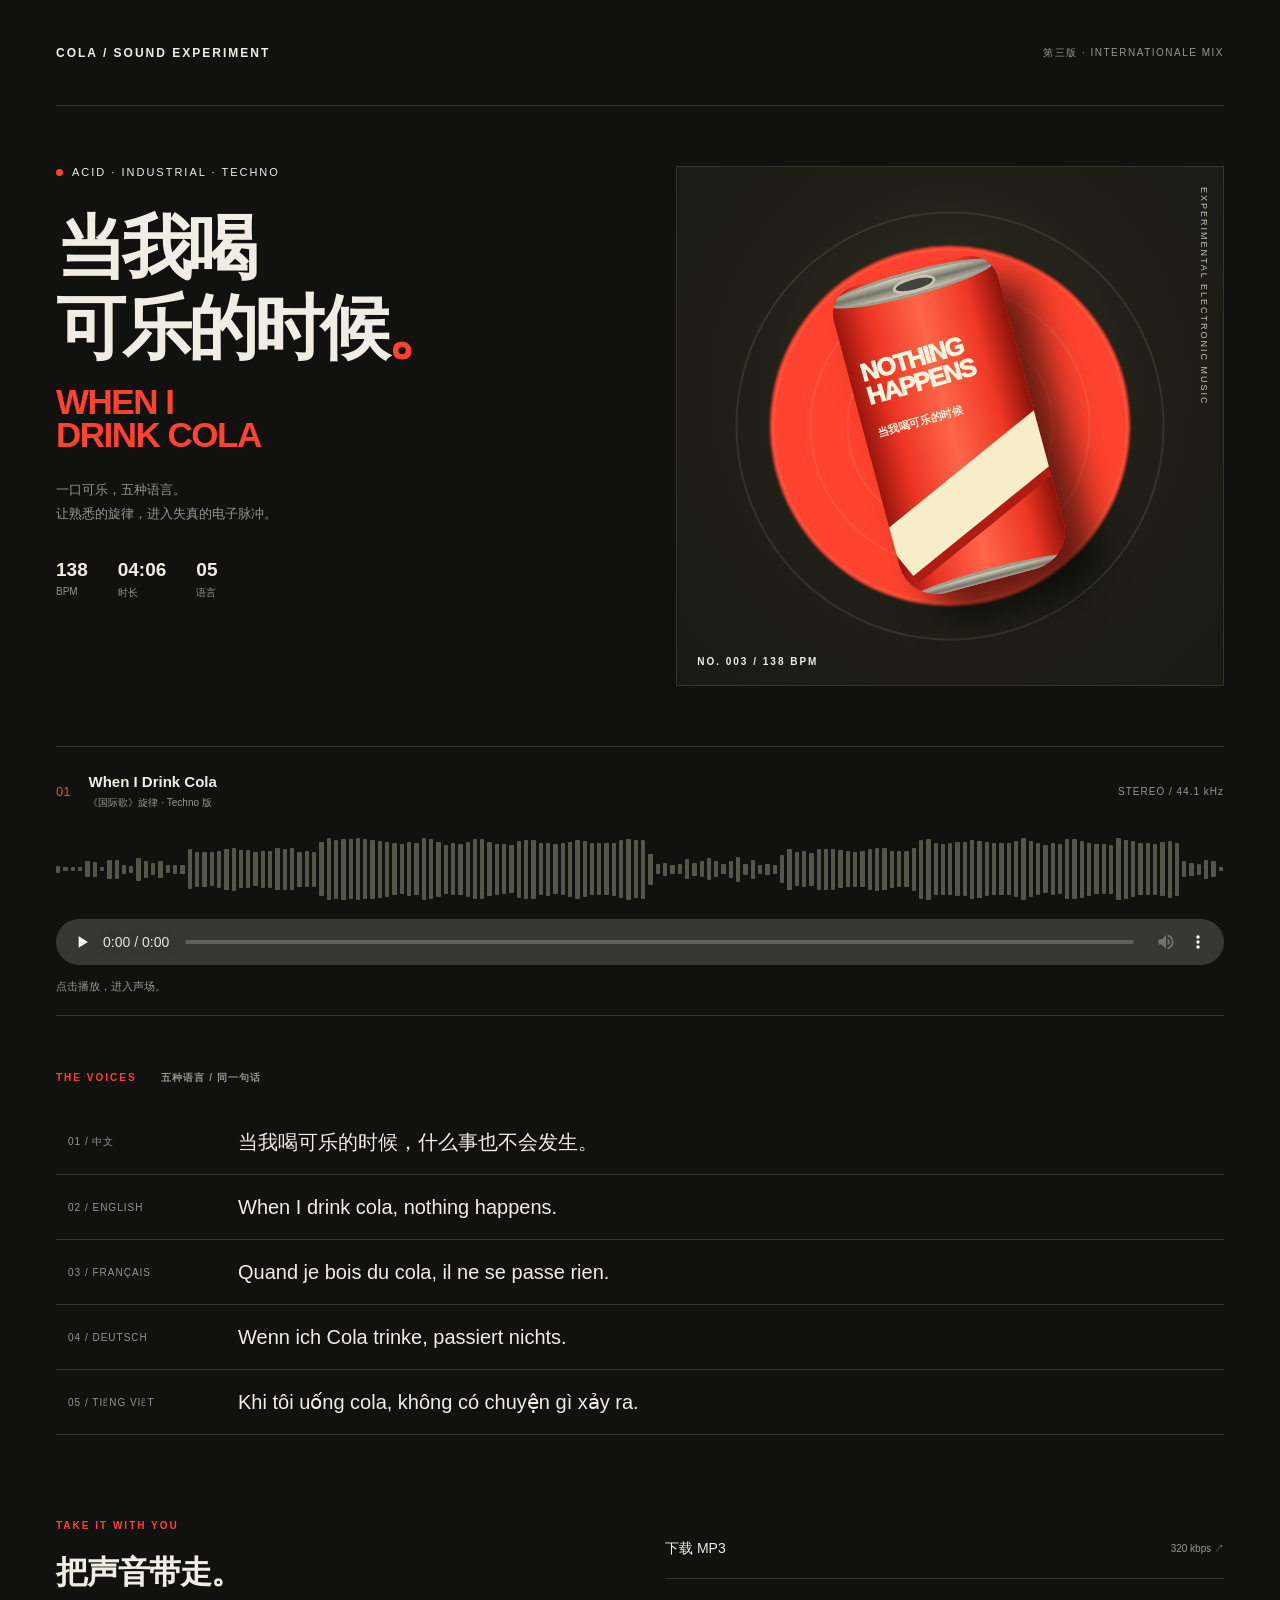
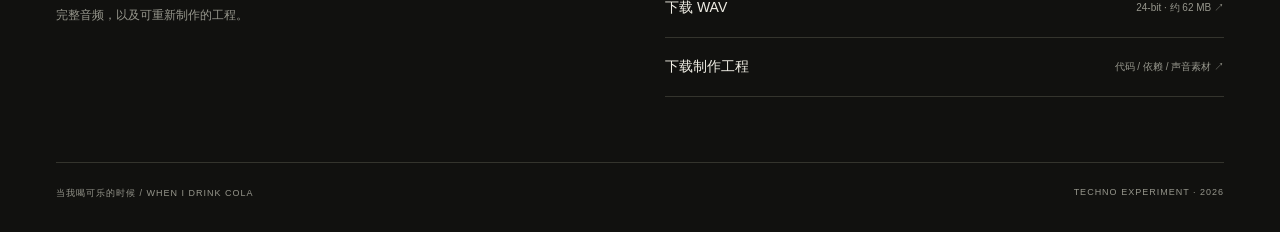
==== index.html @ b461c30a "Add Cola Techno player, five-language lyrics and full audio downloads" ====
<!doctype html>
<html lang="zh-CN"><head><meta charset="utf-8"><meta name="viewport" content="width=device-width, initial-scale=1"><meta name="theme-color" content="#11110f"><meta name="description" content="当我喝可乐的时候 / When I Drink Cola：138 BPM 实验酸性 Techno，五种语言的电子唱句。在线收听及下载。"><title>当我喝可乐的时候 — When I Drink Cola</title><link rel="icon" href="assets/favicon.svg" type="image/svg+xml"><link rel="stylesheet" href="style.css"></head>
<body><main><header><a class="brand" href="#">COLA / SOUND EXPERIMENT</a><span class="edition">第三版 · INTERNATIONALE MIX</span></header>
<section class="hero" aria-labelledby="title"><div class="intro"><div class="eyebrow"><i></i> ACID · INDUSTRIAL · TECHNO</div><h1 id="title">当我喝<br>可乐的时候<span class="dot">。</span></h1><p class="english">WHEN I<br>DRINK COLA</p><p class="description">一口可乐，五种语言。<br>让熟悉的旋律，进入失真的电子脉冲。</p><div class="specs"><span><b>138</b> BPM</span><span><b>04:06</b> 时长</span><span><b>05</b> 语言</span></div></div>
<div class="art" role="img" aria-label="红色可乐罐与声波组成的唱片封面"><div class="orb"></div><div class="rings"></div><div class="can"><div class="lid"></div><div class="can-copy">NOTHING<br>HAPPENS<span>当我喝可乐的时候</span></div><div class="can-stripe"></div><div class="bottom"></div></div><span class="art-note">NO. 003 / 138 BPM</span><span class="vertical">EXPERIMENTAL ELECTRONIC MUSIC</span></div></section>
<section class="player" aria-label="音乐播放器"><div class="player-top"><div><span class="track-no">01</span><span class="track-name">When I Drink Cola <small>《国际歌》旋律 · Techno 版</small></span></div><span class="quality">STEREO / 44.1 kHz</span></div><div id="wave" class="wave" aria-hidden="true"></div><audio id="audio" controls preload="none" src="assets/when-i-drink-cola.mp3">你的浏览器不支持音频播放，请下载 MP3 收听。</audio><p class="hint" id="status" aria-live="polite">点击播放，进入声场。</p></section>
<section class="words"><div class="section-label">THE VOICES <span>五种语言 / 同一句话</span></div><ol id="lyrics"><li data-lang="zh-CN"><span>01 / 中文</span><p>当我喝可乐的时候，什么事也不会发生。</p></li><li data-lang="en"><span>02 / ENGLISH</span><p lang="en">When I drink cola, nothing happens.</p></li><li data-lang="fr"><span>03 / FRANÇAIS</span><p lang="fr">Quand je bois du cola, il ne se passe rien.</p></li><li data-lang="de"><span>04 / DEUTSCH</span><p lang="de">Wenn ich Cola trinke, passiert nichts.</p></li><li data-lang="vi"><span>05 / TIẾNG VIỆT</span><p lang="vi">Khi tôi uống cola, không có chuyện gì xảy ra.</p></li></ol></section>
<section class="downloads"><div><div class="section-label">TAKE IT WITH YOU</div><h2>把声音带走。</h2><p>完整音频，以及可重新制作的工程。</p></div><div class="download-links"><a href="assets/when-i-drink-cola.mp3" download>下载 MP3 <span>320 kbps ↗</span></a><a href="assets/when-i-drink-cola.wav" download>下载 WAV <span>24-bit · 约 62 MB ↗</span></a><a href="assets/project.zip" download>下载制作工程 <span>代码 / 依赖 / 声音素材 ↗</span></a></div></section>
<footer><span>当我喝可乐的时候 / WHEN I DRINK COLA</span><span>TECHNO EXPERIMENT · 2026</span></footer></main><script src="app.js" defer></script></body></html>
---- style.css ----
:root{color-scheme:dark;--bg:#11110f;--paper:#efede4;--muted:#96968c;--red:#ff432e;--line:#34342d}*{box-sizing:border-box}body{margin:0;background:var(--bg);color:var(--paper);font-family:Arial,"PingFang SC","Microsoft YaHei",sans-serif}a{color:inherit}main{max-width:1280px;padding:0 56px;margin:auto}header{height:106px;display:flex;align-items:center;justify-content:space-between;border-bottom:1px solid var(--line);gap:15px}.brand{font-size:12px;font-weight:800;letter-spacing:2px;text-decoration:none}.edition{font-size:10px;color:var(--muted);letter-spacing:1.5px}.hero{display:grid;grid-template-columns:1.05fr 1fr;gap:45px;padding:60px 0}.eyebrow{font-size:11px;letter-spacing:2px;display:flex;align-items:center;gap:9px}.eyebrow i{width:7px;height:7px;background:var(--red);border-radius:50%}h1{font-size:clamp(46px,5.5vw,76px);font-weight:900;line-height:1.13;letter-spacing:-4px;margin:30px 0 18px}.dot{color:var(--red)}.english{font-weight:900;font-size:35px;line-height:.95;letter-spacing:-1.5px;margin:0 0 26px;color:var(--red)}.description{color:var(--muted);font-size:13px;line-height:1.9}.specs{display:flex;gap:30px;margin-top:32px;font-size:10px;color:var(--muted)}.specs b{font-size:19px;display:block;color:var(--paper);margin-bottom:5px;font-variant-numeric:tabular-nums}.art{min-height:520px;background:radial-gradient(ellipse at 50% 43%,#343426,#202018 50%,#191a15);position:relative;overflow:hidden;display:grid;place-items:center;border:1px solid #34342c}.orb{position:absolute;width:360px;height:360px;border-radius:50%;background:var(--red);filter:blur(1px)}.rings{position:absolute;width:470px;height:470px;border-radius:50%;background:repeating-radial-gradient(circle,transparent 0 27px,#ddddb51a 28px 29px,transparent 30px 37px)}.can{width:170px;height:320px;position:relative;background:linear-gradient(90deg,#99160d,#ee3525 20%,#ff6649 50%,#ef3825 80%,#8b130b);border-radius:29px 29px 38px 38px;transform:rotate(-15deg);box-shadow:25px 30px 35px #0009;overflow:hidden}.lid,.bottom{position:absolute;left:0;width:100%;height:25px;border-radius:50%;background:linear-gradient(#d7d3bf,#757568,#ccc8b8);border:3px solid #9e9e8f}.lid{top:0}.lid:after{content:"";position:absolute;left:62px;top:3px;width:38px;height:10px;border-radius:50%;background:#44443e;border:3px solid #c4c4b5}.bottom{bottom:-6px;height:18px}.can-copy{position:relative;z-index:2;font-size:25px;font-weight:1000;letter-spacing:-1.4px;line-height:.95;padding:74px 12px 0;color:#fff5de;transform:rotate(-1deg)}.can-copy span{display:block;font-size:11px;letter-spacing:0;margin-top:16px;line-height:1.8}.can-stripe{position:absolute;left:-10px;top:198px;width:230px;height:53px;background:#f7edc9;transform:rotate(-24deg);box-shadow:0 9px 0 #af1d12}.art-note{position:absolute;left:20px;bottom:18px;font-size:10px;font-weight:bold;letter-spacing:2px}.vertical{position:absolute;right:14px;top:20px;writing-mode:vertical-rl;font-size:9px;letter-spacing:2px;color:#c4c4af}.player{border-top:1px solid var(--line);border-bottom:1px solid var(--line);padding:26px 0 18px}.player-top,.player-top>div{display:flex;align-items:center;gap:18px}.player-top{justify-content:space-between}.track-no{color:var(--red);font-size:13px}.track-name{font-size:15px;font-weight:700}.track-name small{display:block;font-size:10px;font-weight:400;color:var(--muted);margin-top:6px}.quality{font-size:10px;color:var(--muted);letter-spacing:1px}.wave{height:68px;display:flex;align-items:center;gap:3px;margin:25px 0 16px;overflow:hidden}.wave i{flex:1;min-width:2px;background:#55564a;border-radius:1px;transition:background .15s}.wave i.played{background:var(--red)}audio{display:block;width:100%;height:46px;accent-color:var(--red)}.hint{font-size:11px;color:var(--muted);margin:14px 0 0;min-height:18px}.words{padding:55px 0}.section-label{font-size:10px;letter-spacing:2px;color:var(--red);font-weight:700}.section-label span{color:var(--muted);margin-left:20px;letter-spacing:1px}ol{padding:0;margin:25px 0 0;list-style:none}li{display:grid;grid-template-columns:170px 1fr;align-items:center;border-bottom:1px solid var(--line);padding:17px 12px;transition:background .2s}li>span{font-size:10px;color:var(--muted);letter-spacing:1px}li p{margin:0;font-size:clamp(14px,1.7vw,20px);line-height:1.5}li.active{background:#ff432e14;box-shadow:inset 3px 0 var(--red)}li.active>span{color:var(--red)}.downloads{display:grid;grid-template-columns:1fr 1fr;gap:50px;padding:30px 0 65px}h2{font-size:32px;letter-spacing:-1px;margin:20px 0 12px}.downloads p{color:var(--muted);font-size:12px}.download-links a{display:flex;justify-content:space-between;align-items:center;gap:15px;border-bottom:1px solid var(--line);padding:20px 0;text-decoration:none;font-size:14px}.download-links a:hover,.download-links a:focus-visible{color:var(--red)}.download-links a span{font-size:10px;color:var(--muted)}footer{border-top:1px solid var(--line);padding:24px 0 32px;display:flex;justify-content:space-between;gap:15px;font-size:9px;color:var(--muted);letter-spacing:1px}a:focus-visible{outline:2px solid var(--red);outline-offset:5px}@media(max-width:760px){main{padding:0 24px}header{height:80px}.edition{font-size:8px;max-width:120px;text-align:right}.brand{font-size:9px;letter-spacing:1px}.hero{grid-template-columns:1fr;gap:35px;padding:35px 0}.art{min-height:390px}.orb{width:290px;height:290px}.can{transform:rotate(-15deg) scale(.9)}h1{font-size:60px;letter-spacing:-3px}.english{font-size:30px}.quality{display:none}.wave{gap:2px}li{grid-template-columns:1fr;gap:9px;padding:17px 10px}.downloads{grid-template-columns:1fr;gap:15px;padding-bottom:40px}footer{flex-direction:column;font-size:8px}.section-label span{display:block;margin:10px 0 0}}@media(prefers-reduced-motion:reduce){*{transition:none!important}}
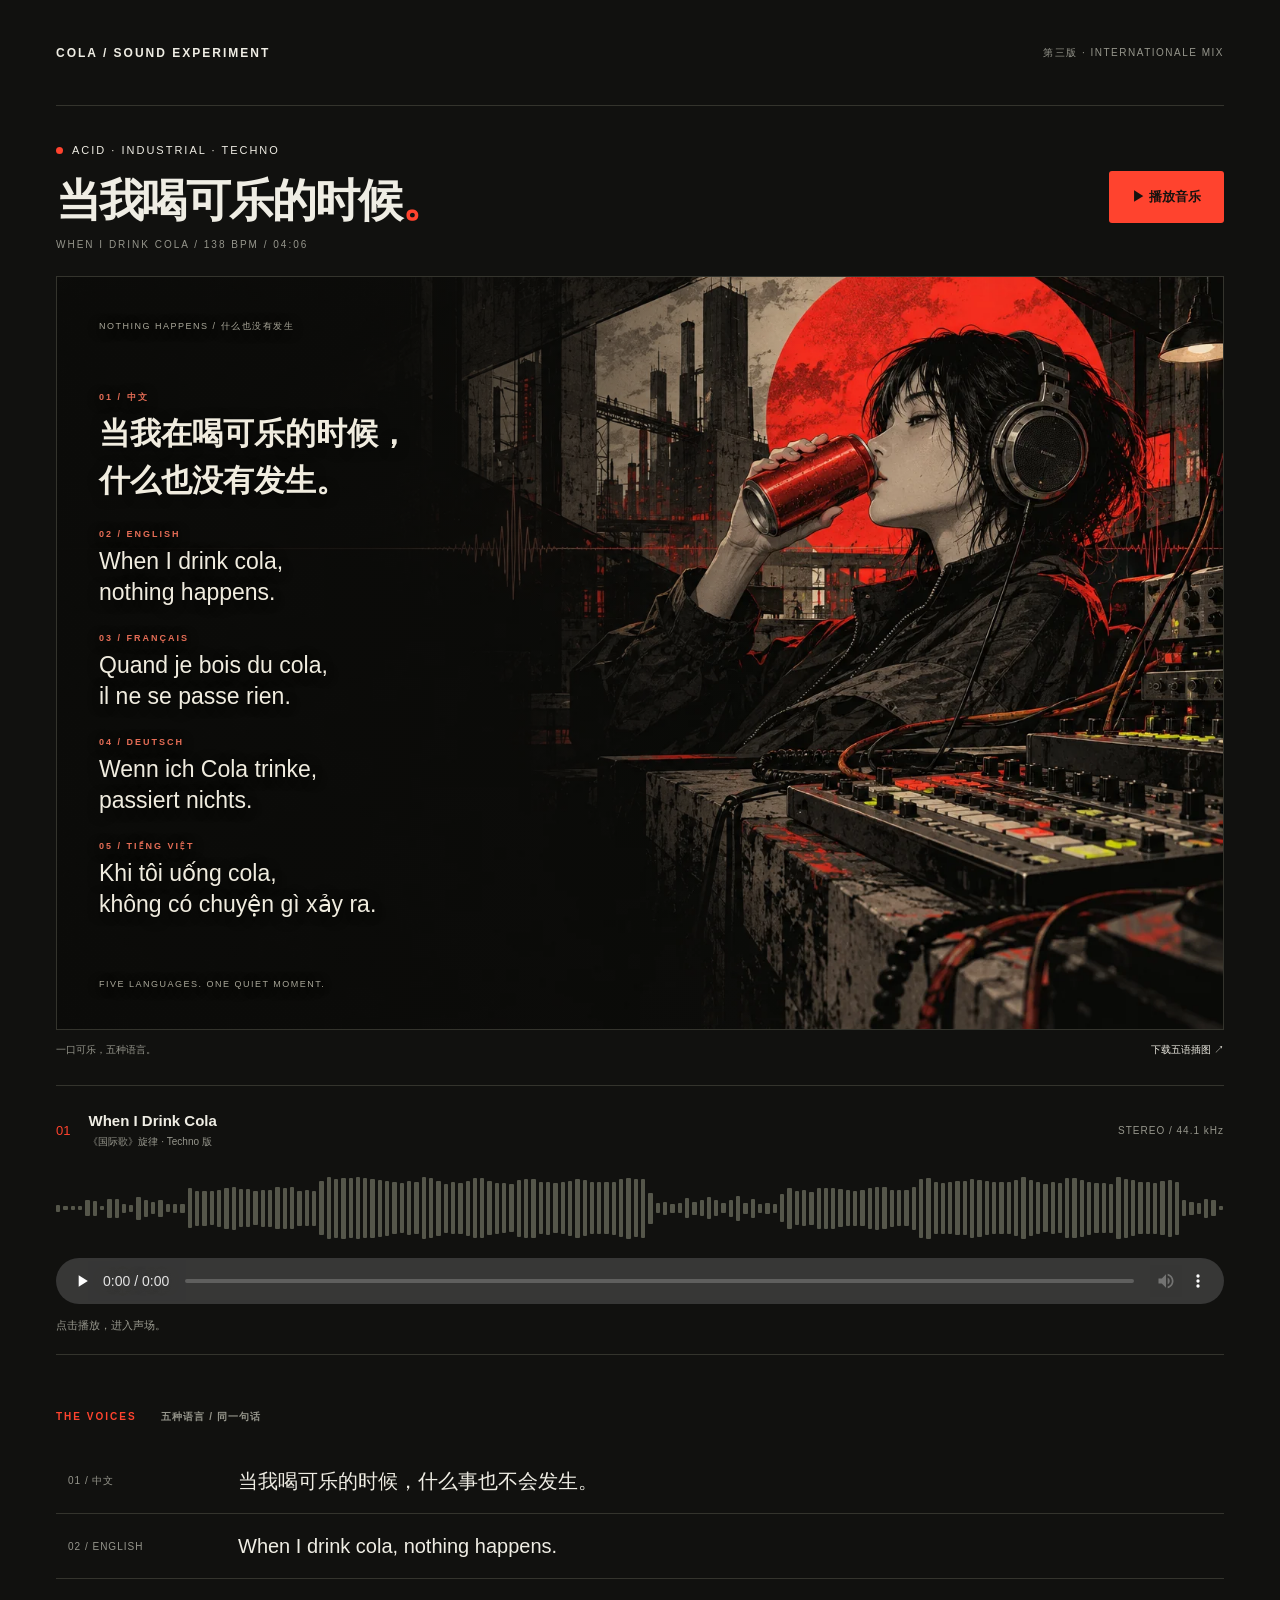
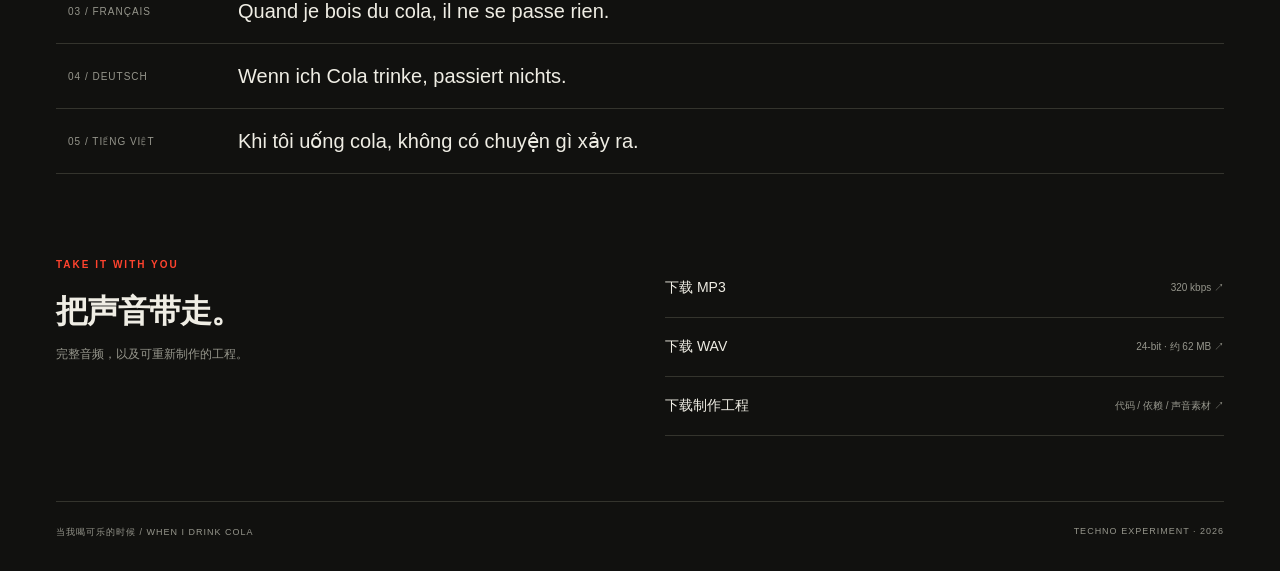
==== commit 25206e61: "Add illustrated multilingual cover and poster download" ====
--- a/index.html
+++ b/index.html
@@ -1,9 +1,17 @@
 <!doctype html>
-<html lang="zh-CN"><head><meta charset="utf-8"><meta name="viewport" content="width=device-width, initial-scale=1"><meta name="theme-color" content="#11110f"><meta name="description" content="当我喝可乐的时候 / When I Drink Cola：138 BPM 实验酸性 Techno，五种语言的电子唱句。在线收听及下载。"><title>当我喝可乐的时候 — When I Drink Cola</title><link rel="icon" href="assets/favicon.svg" type="image/svg+xml"><link rel="stylesheet" href="style.css"></head>
+<html lang="zh-CN"><head><meta charset="utf-8"><meta name="viewport" content="width=device-width, initial-scale=1"><meta name="theme-color" content="#11110f"><meta name="description" content="当我喝可乐的时候 / When I Drink Cola：138 BPM 实验酸性 Techno，五种语言的电子唱句。在线收听及下载。"><title>当我喝可乐的时候 — When I Drink Cola</title><link rel="icon" href="assets/favicon.svg" type="image/svg+xml"><link rel="stylesheet" href="style.css?v=illustrated-1"></head>
 <body><main><header><a class="brand" href="#">COLA / SOUND EXPERIMENT</a><span class="edition">第三版 · INTERNATIONALE MIX</span></header>
-<section class="hero" aria-labelledby="title"><div class="intro"><div class="eyebrow"><i></i> ACID · INDUSTRIAL · TECHNO</div><h1 id="title">当我喝<br>可乐的时候<span class="dot">。</span></h1><p class="english">WHEN I<br>DRINK COLA</p><p class="description">一口可乐，五种语言。<br>让熟悉的旋律，进入失真的电子脉冲。</p><div class="specs"><span><b>138</b> BPM</span><span><b>04:06</b> 时长</span><span><b>05</b> 语言</span></div></div>
-<div class="art" role="img" aria-label="红色可乐罐与声波组成的唱片封面"><div class="orb"></div><div class="rings"></div><div class="can"><div class="lid"></div><div class="can-copy">NOTHING<br>HAPPENS<span>当我喝可乐的时候</span></div><div class="can-stripe"></div><div class="bottom"></div></div><span class="art-note">NO. 003 / 138 BPM</span><span class="vertical">EXPERIMENTAL ELECTRONIC MUSIC</span></div></section>
+<section class="cover-section" aria-labelledby="title">
+<div class="cover-heading"><div><div class="eyebrow"><i></i> ACID · INDUSTRIAL · TECHNO</div><h1 id="title">当我喝可乐的时候<span class="dot">。</span></h1><p class="cover-subtitle">WHEN I DRINK COLA / 138 BPM / 04:06</p></div><button id="hero-play" class="play-button" type="button" aria-controls="audio">▶ 播放音乐</button></div>
+<figure class="illustrated-cover"><img class="cover-image" src="assets/cola-illustration.webp" width="1536" height="1024" alt="一位戴着耳机的人在红色圆光与工业电子设备之间平静地喝可乐，画面以黑色、米白和红色绘成。" fetchpriority="high"><figcaption class="cover-caption"><span class="cover-kicker">NOTHING HAPPENS / 什么也没有发生</span><div class="cover-languages">
+<div class="poster-line" data-lang="zh-CN"><span>01 / 中文</span><p class="poster-chinese">当我在喝可乐的时候，<br>什么也没有发生。</p></div>
+<div class="poster-line" data-lang="en"><span>02 / ENGLISH</span><p lang="en">When I drink cola,<br>nothing happens.</p></div>
+<div class="poster-line" data-lang="fr"><span>03 / FRANÇAIS</span><p lang="fr">Quand je bois du cola,<br>il ne se passe rien.</p></div>
+<div class="poster-line" data-lang="de"><span>04 / DEUTSCH</span><p lang="de">Wenn ich Cola trinke,<br>passiert nichts.</p></div>
+<div class="poster-line" data-lang="vi"><span>05 / TIẾNG VIỆT</span><p lang="vi">Khi tôi uống cola,<br>không có chuyện gì xảy ra.</p></div>
+</div><span class="cover-bottom">FIVE LANGUAGES. ONE QUIET MOMENT.</span></figcaption></figure><div class="cover-footnote"><span>一口可乐，五种语言。</span><a href="assets/cola-five-languages.svg" download>下载五语插图 ↗</a></div>
+</section>
 <section class="player" aria-label="音乐播放器"><div class="player-top"><div><span class="track-no">01</span><span class="track-name">When I Drink Cola <small>《国际歌》旋律 · Techno 版</small></span></div><span class="quality">STEREO / 44.1 kHz</span></div><div id="wave" class="wave" aria-hidden="true"></div><audio id="audio" controls preload="none" src="assets/when-i-drink-cola.mp3">你的浏览器不支持音频播放，请下载 MP3 收听。</audio><p class="hint" id="status" aria-live="polite">点击播放，进入声场。</p></section>
 <section class="words"><div class="section-label">THE VOICES <span>五种语言 / 同一句话</span></div><ol id="lyrics"><li data-lang="zh-CN"><span>01 / 中文</span><p>当我喝可乐的时候，什么事也不会发生。</p></li><li data-lang="en"><span>02 / ENGLISH</span><p lang="en">When I drink cola, nothing happens.</p></li><li data-lang="fr"><span>03 / FRANÇAIS</span><p lang="fr">Quand je bois du cola, il ne se passe rien.</p></li><li data-lang="de"><span>04 / DEUTSCH</span><p lang="de">Wenn ich Cola trinke, passiert nichts.</p></li><li data-lang="vi"><span>05 / TIẾNG VIỆT</span><p lang="vi">Khi tôi uống cola, không có chuyện gì xảy ra.</p></li></ol></section>
 <section class="downloads"><div><div class="section-label">TAKE IT WITH YOU</div><h2>把声音带走。</h2><p>完整音频，以及可重新制作的工程。</p></div><div class="download-links"><a href="assets/when-i-drink-cola.mp3" download>下载 MP3 <span>320 kbps ↗</span></a><a href="assets/when-i-drink-cola.wav" download>下载 WAV <span>24-bit · 约 62 MB ↗</span></a><a href="assets/project.zip" download>下载制作工程 <span>代码 / 依赖 / 声音素材 ↗</span></a></div></section>
-<footer><span>当我喝可乐的时候 / WHEN I DRINK COLA</span><span>TECHNO EXPERIMENT · 2026</span></footer></main><script src="app.js" defer></script></body></html>
+<footer><span>当我喝可乐的时候 / WHEN I DRINK COLA</span><span>TECHNO EXPERIMENT · 2026</span></footer></main><script src="app.js?v=illustrated-1" defer></script></body></html>
--- a/style.css
+++ b/style.css
@@ -1 +1,7 @@
 :root{color-scheme:dark;--bg:#11110f;--paper:#efede4;--muted:#96968c;--red:#ff432e;--line:#34342d}*{box-sizing:border-box}body{margin:0;background:var(--bg);color:var(--paper);font-family:Arial,"PingFang SC","Microsoft YaHei",sans-serif}a{color:inherit}main{max-width:1280px;padding:0 56px;margin:auto}header{height:106px;display:flex;align-items:center;justify-content:space-between;border-bottom:1px solid var(--line);gap:15px}.brand{font-size:12px;font-weight:800;letter-spacing:2px;text-decoration:none}.edition{font-size:10px;color:var(--muted);letter-spacing:1.5px}.hero{display:grid;grid-template-columns:1.05fr 1fr;gap:45px;padding:60px 0}.eyebrow{font-size:11px;letter-spacing:2px;display:flex;align-items:center;gap:9px}.eyebrow i{width:7px;height:7px;background:var(--red);border-radius:50%}h1{font-size:clamp(46px,5.5vw,76px);font-weight:900;line-height:1.13;letter-spacing:-4px;margin:30px 0 18px}.dot{color:var(--red)}.english{font-weight:900;font-size:35px;line-height:.95;letter-spacing:-1.5px;margin:0 0 26px;color:var(--red)}.description{color:var(--muted);font-size:13px;line-height:1.9}.specs{display:flex;gap:30px;margin-top:32px;font-size:10px;color:var(--muted)}.specs b{font-size:19px;display:block;color:var(--paper);margin-bottom:5px;font-variant-numeric:tabular-nums}.art{min-height:520px;background:radial-gradient(ellipse at 50% 43%,#343426,#202018 50%,#191a15);position:relative;overflow:hidden;display:grid;place-items:center;border:1px solid #34342c}.orb{position:absolute;width:360px;height:360px;border-radius:50%;background:var(--red);filter:blur(1px)}.rings{position:absolute;width:470px;height:470px;border-radius:50%;background:repeating-radial-gradient(circle,transparent 0 27px,#ddddb51a 28px 29px,transparent 30px 37px)}.can{width:170px;height:320px;position:relative;background:linear-gradient(90deg,#99160d,#ee3525 20%,#ff6649 50%,#ef3825 80%,#8b130b);border-radius:29px 29px 38px 38px;transform:rotate(-15deg);box-shadow:25px 30px 35px #0009;overflow:hidden}.lid,.bottom{position:absolute;left:0;width:100%;height:25px;border-radius:50%;background:linear-gradient(#d7d3bf,#757568,#ccc8b8);border:3px solid #9e9e8f}.lid{top:0}.lid:after{content:"";position:absolute;left:62px;top:3px;width:38px;height:10px;border-radius:50%;background:#44443e;border:3px solid #c4c4b5}.bottom{bottom:-6px;height:18px}.can-copy{position:relative;z-index:2;font-size:25px;font-weight:1000;letter-spacing:-1.4px;line-height:.95;padding:74px 12px 0;color:#fff5de;transform:rotate(-1deg)}.can-copy span{display:block;font-size:11px;letter-spacing:0;margin-top:16px;line-height:1.8}.can-stripe{position:absolute;left:-10px;top:198px;width:230px;height:53px;background:#f7edc9;transform:rotate(-24deg);box-shadow:0 9px 0 #af1d12}.art-note{position:absolute;left:20px;bottom:18px;font-size:10px;font-weight:bold;letter-spacing:2px}.vertical{position:absolute;right:14px;top:20px;writing-mode:vertical-rl;font-size:9px;letter-spacing:2px;color:#c4c4af}.player{border-top:1px solid var(--line);border-bottom:1px solid var(--line);padding:26px 0 18px}.player-top,.player-top>div{display:flex;align-items:center;gap:18px}.player-top{justify-content:space-between}.track-no{color:var(--red);font-size:13px}.track-name{font-size:15px;font-weight:700}.track-name small{display:block;font-size:10px;font-weight:400;color:var(--muted);margin-top:6px}.quality{font-size:10px;color:var(--muted);letter-spacing:1px}.wave{height:68px;display:flex;align-items:center;gap:3px;margin:25px 0 16px;overflow:hidden}.wave i{flex:1;min-width:2px;background:#55564a;border-radius:1px;transition:background .15s}.wave i.played{background:var(--red)}audio{display:block;width:100%;height:46px;accent-color:var(--red)}.hint{font-size:11px;color:var(--muted);margin:14px 0 0;min-height:18px}.words{padding:55px 0}.section-label{font-size:10px;letter-spacing:2px;color:var(--red);font-weight:700}.section-label span{color:var(--muted);margin-left:20px;letter-spacing:1px}ol{padding:0;margin:25px 0 0;list-style:none}li{display:grid;grid-template-columns:170px 1fr;align-items:center;border-bottom:1px solid var(--line);padding:17px 12px;transition:background .2s}li>span{font-size:10px;color:var(--muted);letter-spacing:1px}li p{margin:0;font-size:clamp(14px,1.7vw,20px);line-height:1.5}li.active{background:#ff432e14;box-shadow:inset 3px 0 var(--red)}li.active>span{color:var(--red)}.downloads{display:grid;grid-template-columns:1fr 1fr;gap:50px;padding:30px 0 65px}h2{font-size:32px;letter-spacing:-1px;margin:20px 0 12px}.downloads p{color:var(--muted);font-size:12px}.download-links a{display:flex;justify-content:space-between;align-items:center;gap:15px;border-bottom:1px solid var(--line);padding:20px 0;text-decoration:none;font-size:14px}.download-links a:hover,.download-links a:focus-visible{color:var(--red)}.download-links a span{font-size:10px;color:var(--muted)}footer{border-top:1px solid var(--line);padding:24px 0 32px;display:flex;justify-content:space-between;gap:15px;font-size:9px;color:var(--muted);letter-spacing:1px}a:focus-visible{outline:2px solid var(--red);outline-offset:5px}@media(max-width:760px){main{padding:0 24px}header{height:80px}.edition{font-size:8px;max-width:120px;text-align:right}.brand{font-size:9px;letter-spacing:1px}.hero{grid-template-columns:1fr;gap:35px;padding:35px 0}.art{min-height:390px}.orb{width:290px;height:290px}.can{transform:rotate(-15deg) scale(.9)}h1{font-size:60px;letter-spacing:-3px}.english{font-size:30px}.quality{display:none}.wave{gap:2px}li{grid-template-columns:1fr;gap:9px;padding:17px 10px}.downloads{grid-template-columns:1fr;gap:15px;padding-bottom:40px}footer{flex-direction:column;font-size:8px}.section-label span{display:block;margin:10px 0 0}}@media(prefers-reduced-motion:reduce){*{transition:none!important}}
+
+/* Illustrated multilingual album cover. Typography remains selectable and accessible. */
+.cover-section{padding:38px 0 28px}.cover-heading{display:flex;justify-content:space-between;align-items:center;gap:24px;margin-bottom:26px}.cover-heading h1{font-size:clamp(27px,3.5vw,47px);letter-spacing:-1.8px;margin:15px 0 10px;line-height:1.3}.cover-subtitle{font-size:10px;color:var(--muted);letter-spacing:2px;margin:0}.play-button{border:0;background:var(--red);color:#16120f;font-size:13px;padding:17px 23px;border-radius:3px;cursor:pointer;white-space:nowrap;font-family:inherit;font-weight:700;min-height:48px}.play-button:hover{background:#ff6755}.play-button:focus-visible{outline:2px solid var(--paper);outline-offset:4px}.illustrated-cover{margin:0;position:relative;overflow:hidden;border:1px solid var(--line);background:#0c0d0b;isolation:isolate}.cover-image{position:absolute;inset:0;display:block;width:100%;height:100%;object-fit:cover;object-position:70% center;z-index:-2}.illustrated-cover:after{content:"";position:absolute;inset:0;z-index:-1;background:linear-gradient(90deg,#0b0b09e8 0%,#0b0b09d9 26%,#0b0b0970 46%,transparent 64%)}.cover-caption{padding:36px 42px 30px;width:52%;min-height:700px;display:flex;flex-direction:column;justify-content:space-between;text-shadow:0 2px 12px #0009}.cover-kicker,.cover-bottom{font-size:9px;letter-spacing:1.5px;color:#a9a799;line-height:1.5}.cover-languages{padding:22px 0}.poster-line{margin-bottom:22px;padding-left:0;transition:color .2s}.poster-line:last-child{margin-bottom:0}.poster-line>span{display:block;font-size:9px;letter-spacing:2px;color:#e56d56;margin-bottom:7px;font-weight:700}.poster-line p{font-size:clamp(15px,1.8vw,23px);line-height:1.35;margin:0;color:#f0ecdf}.poster-line .poster-chinese{font-size:clamp(21px,2.4vw,31px);font-weight:700;line-height:1.5;letter-spacing:0}.poster-line.active>span{color:#d8f28e}.poster-line.active p{color:white;text-shadow:0 0 18px #ff432e90}.cover-footnote{display:flex;justify-content:space-between;gap:16px;margin-top:13px;color:var(--muted);font-size:10px}.cover-footnote a{color:var(--paper);text-decoration:none}.cover-footnote a:hover{color:var(--red)}
+@media(min-width:1150px){.illustrated-cover{min-height:752px}.cover-caption{min-height:752px;padding-top:43px;padding-bottom:38px}.poster-line{margin-bottom:25px}}
+@media(max-width:760px){.cover-section{padding:28px 0 24px}.cover-heading{display:block;margin-bottom:22px}.cover-heading h1{font-size:30px;letter-spacing:-1.4px}.cover-subtitle{font-size:8px;letter-spacing:1px}.play-button{margin-top:20px;padding:14px 23px;font-size:13px}.cover-image{position:relative;width:100%;height:auto;aspect-ratio:3/2;object-fit:contain}.illustrated-cover:after{background:linear-gradient(0deg,#0c0d0b 0%,transparent 100%);height:70px;inset:auto 0 auto;top:calc((100vw - 50px)*2/3 - 69px)}.cover-caption{position:relative;width:100%;padding:4px 24px 25px;min-height:0;background:#0c0d0b}.cover-kicker{font-size:8px;letter-spacing:1px}.cover-languages{padding:25px 0 20px;display:grid;grid-template-columns:1fr;gap:23px}.poster-line{margin:0}.poster-line p{font-size:17px;line-height:1.5}.poster-line .poster-chinese{font-size:23px;line-height:1.6}.cover-bottom{font-size:8px;letter-spacing:1px}.cover-footnote{font-size:9px}.cover-heading .eyebrow{font-size:9px;letter-spacing:1px}}
+@media(prefers-reduced-motion:reduce){.poster-line{transition:none}}
